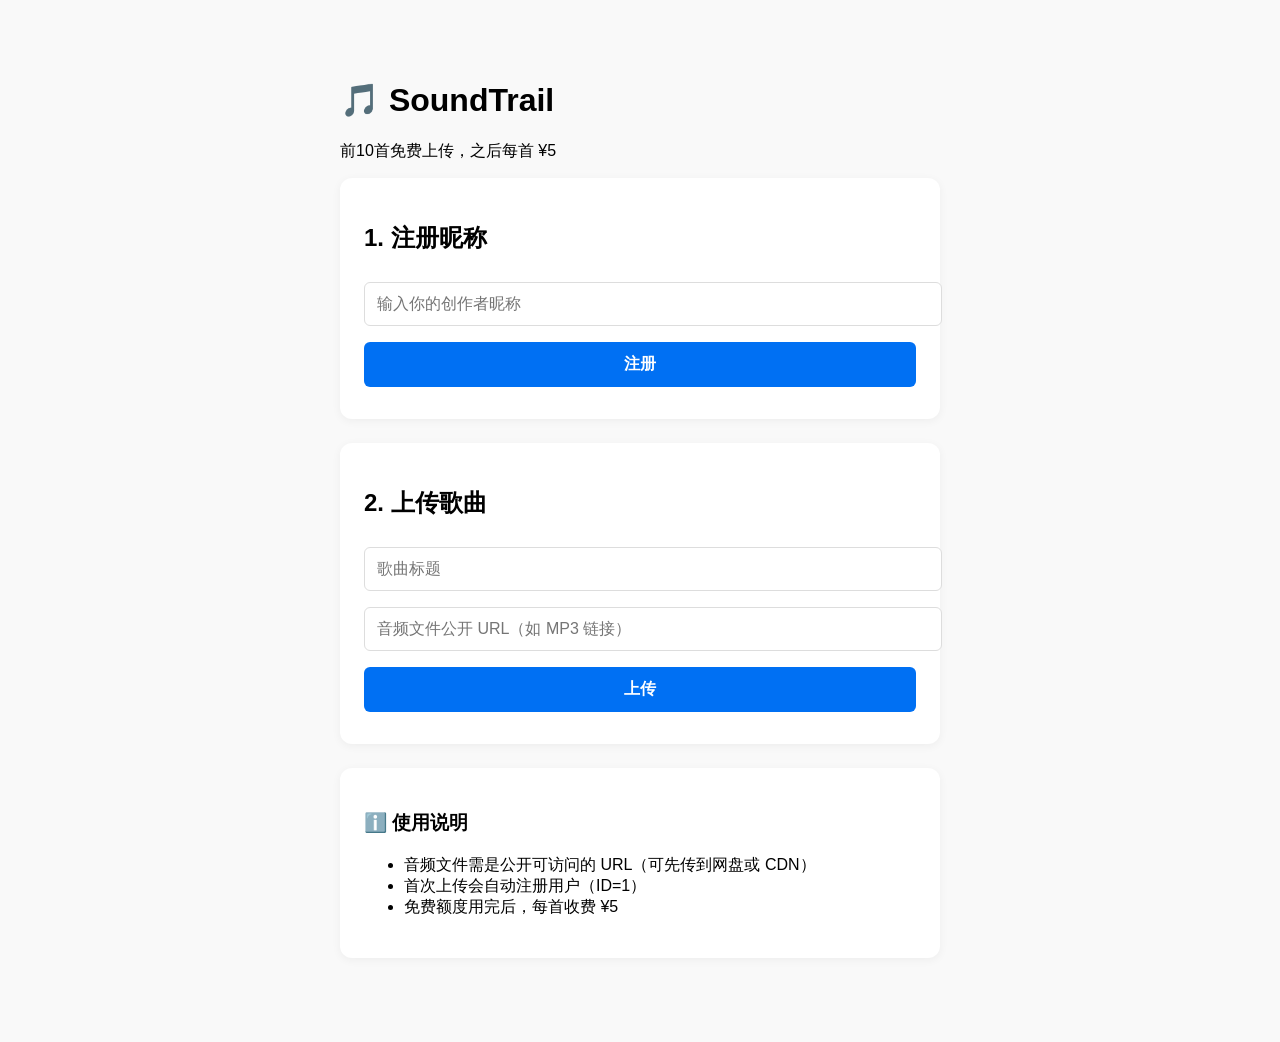
==== index.html @ 2c8d22c4 "Create index.html" ====
<!DOCTYPE html>
<html lang="zh-CN">
<head>
  <meta charset="UTF-8" />
  <meta name="viewport" content="width=device-width, initial-scale=1.0"/>
  <title>SoundTrail - 音乐创作者平台</title>
  <style>
    body {
      font-family: -apple-system, BlinkMacSystemFont, 'Segoe UI', Roboto, sans-serif;
      max-width: 600px;
      margin: 40px auto;
      padding: 20px;
      background: #f9f9f9;
    }
    .card {
      background: white;
      padding: 24px;
      border-radius: 12px;
      box-shadow: 0 2px 10px rgba(0,0,0,0.05);
      margin-bottom: 24px;
    }
    input, button {
      width: 100%;
      padding: 12px;
      margin: 8px 0;
      border: 1px solid #ddd;
      border-radius: 6px;
      font-size: 16px;
    }
    button {
      background: #0070f3;
      color: white;
      border: none;
      cursor: pointer;
      font-weight: bold;
    }
    button:hover { opacity: 0.9; }
    .result {
      padding: 16px;
      border-radius: 8px;
      margin-top: 16px;
    }
    .success { background: #e6ffed; color: #1a7f37; }
    .error { background: #ffeef0; color: #cf222e; }
    .info { background: #f0f6ff; color: #0969da; }
  </style>
</head>
<body>
  <h1>🎵 SoundTrail</h1>
  <p>前10首免费上传，之后每首 ¥5</p >

  <!-- 注册 -->
  <div class="card">
    <h2>1. 注册昵称</h2>
    <input type="text" id="nickname" placeholder="输入你的创作者昵称" />
    <button onclick="registerUser()">注册</button>
    <div id="registerResult"></div>
  </div>

  <!-- 上传 -->
  <div class="card">
    <h2>2. 上传歌曲</h2>
    <input type="text" id="songTitle" placeholder="歌曲标题" />
    <input type="url" id="audioUrl" placeholder="音频文件公开 URL（如 MP3 链接）" />
    <button onclick="uploadSong()">上传</button>
    <div id="uploadResult"></div>
  </div>

  <!-- 提示 -->
  <div class="card">
    <h3>ℹ️ 使用说明</h3>
    <ul>
      <li>音频文件需是公开可访问的 URL（可先传到网盘或 CDN）</li>
      <li>首次上传会自动注册用户（ID=1）</li>
      <li>免费额度用完后，每首收费 ¥5</li>
    </ul>
  </div>

  <script>
    // 替换为你的 Vercel 后端地址
    const API_BASE = "https://soundtrail-1.vercel.app";

    async function registerUser() {
      const nickname = document.getElementById("nickname").value.trim();
      const resultDiv = document.getElementById("registerResult");
      if (!nickname) return showError(resultDiv, "请输入昵称");

      try {
        const res = await fetch(`${API_BASE}/api/v1/users/register`, {
          method: "POST",
          headers: { "Content-Type": "application/json" },
          body: JSON.stringify({ nickname })
        });
        const data = await res.json();
        if (res.ok) {
          showSuccess(resultDiv, `✅ 注册成功！用户ID: ${data.user_id}，免费次数: ${data.free_uploads_left}`);
        } else {
          showError(resultDiv, `❌ ${data.detail || "注册失败"}`);
        }
      } catch (e) {
        showError(resultDiv, "网络错误，请检查控制台");
        console.error(e);
      }
    }

    async function uploadSong() {
      const title = document.getElementById("songTitle").value.trim();
      const url = document.getElementById("audioUrl").value.trim();
      const resultDiv = document.getElementById("uploadResult");
      if (!title || !url) return showError(resultDiv, "请填写完整信息");

      try {
        const res = await fetch(`${API_BASE}/api/v1/songs/upload`, {
          method: "POST",
          headers: { "Content-Type": "application/json" },
          body: JSON.stringify({ title, audio_url: url })
        });
        const data = await res.json();
        if (res.ok) {
          const feeMsg = data.fee_charged > 0 ? `收费 ¥${data.fee_charged}` : "免费";
          showSuccess(resultDiv, `✅ 上传成功！${feeMsg}，剩余免费次数: ${data.free_uploads_left}`);
        } else {
          showError(resultDiv, `❌ ${data.detail || "上传失败"}`);
        }
      } catch (e) {
        showError(resultDiv, "网络错误");
        console.error(e);
      }
    }

    function showSuccess(el, msg) {
      el.innerHTML = `<div class="result success">${msg}</div>`;
    }
    function showError(el, msg) {
      el.innerHTML = `<div class="result error">${msg}</div>`;
    }
  </script>
</body>
</html>
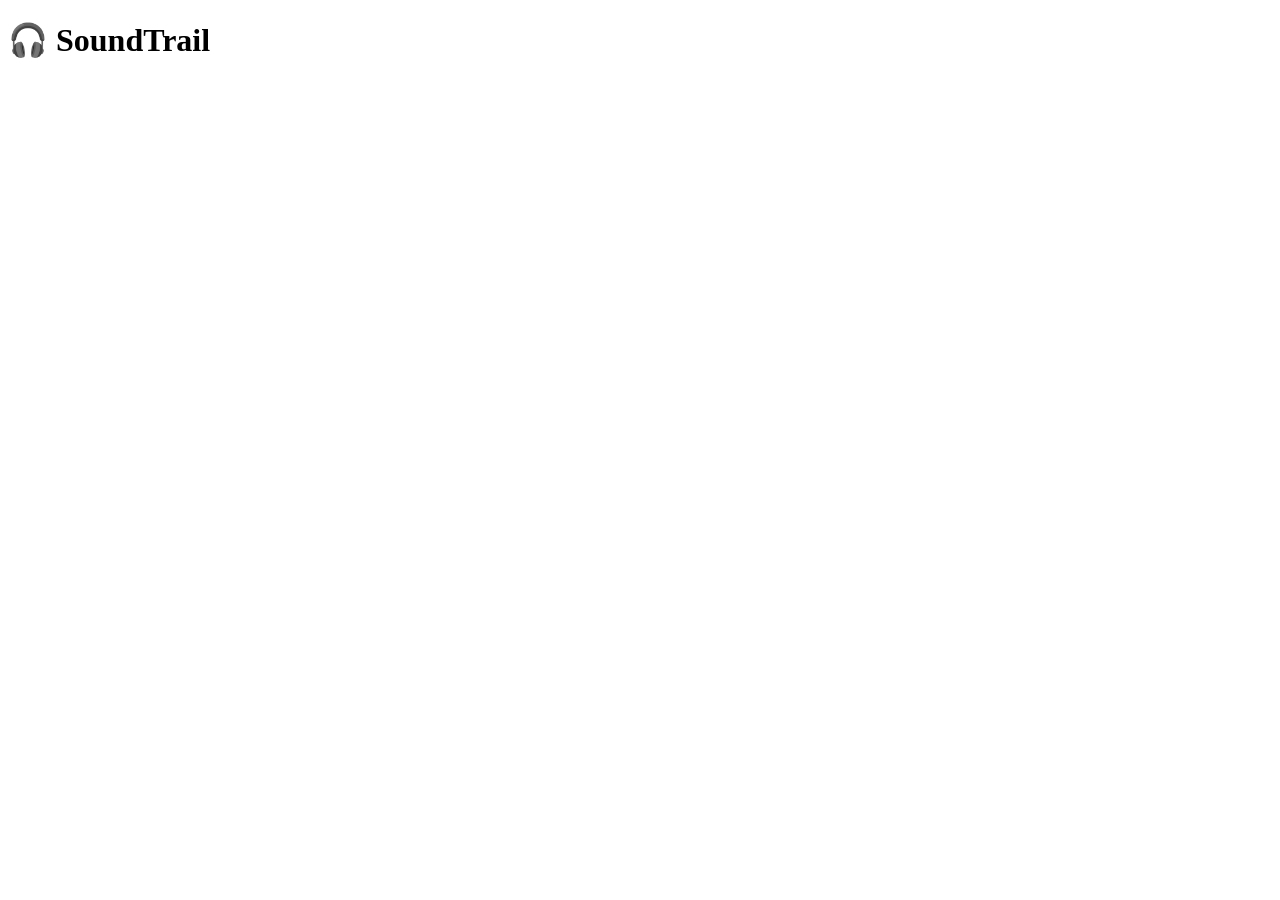
==== commit bcfde7ce: "Update index.html" ====
--- a/index.html
+++ b/index.html
@@ -3,136 +3,414 @@
 <head>
   <meta charset="UTF-8" />
   <meta name="viewport" content="width=device-width, initial-scale=1.0"/>
-  <title>SoundTrail - 音乐创作者平台</title>
-  <style>
-    body {
-      font-family: -apple-system, BlinkMacSystemFont, 'Segoe UI', Roboto, sans-serif;
-      max-width: 600px;
-      margin: 40px auto;
-      padding: 20px;
-      background: #f9f9f9;
-    }
-    .card {
-      background: white;
-      padding: 24px;
-      border-radius: 12px;
-      box-shadow: 0 2px 10px rgba(0,0,0,0.05);
-      margin-bottom: 24px;
-    }
-    input, button {
-      width: 100%;
-      padding: 12px;
-      margin: 8px 0;
-      border: 1px solid #ddd;
-      border-radius: 6px;
-      font-size: 16px;
-    }
-    button {
-      background: #0070f3;
-      color: white;
-      border: none;
-      cursor: pointer;
-      font-weight: bold;
-    }
-    button:hover { opacity: 0.9; }
-    .result {
-      padding: 16px;
-      border-radius: 8px;
-      margin-top: 16px;
-    }
-    .success { background: #e6ffed; color: #1a7f37; }
-    .error { background: #ffeef0; color: #cf222e; }
-    .info { background: #f0f6ff; color: #0969da; }
-  </style>
+  <title>SoundTrail - 音乐分发平台</title>
+  <link rel="stylesheet" href="style.css" />
+  <!-- Supabase SDK -->
+  <script src="https://cdn.jsdelivr.net/npm/@supabase/supabase-js@2"></script>
+  <!-- ffmpeg.wasm -->
+  <script src="https://unpkg.com/@ffmpeg/ffmpeg@0.12.7/dist/ffmpeg.min.js"></script>
+  <script src="https://unpkg.com/@ffmpeg/util@0.12.1/dist/ffmpeg-util.min.js"></script>
 </head>
 <body>
-  <h1>🎵 SoundTrail</h1>
-  <p>前10首免费上传，之后每首 ¥5</p >
-
-  <!-- 注册 -->
-  <div class="card">
-    <h2>1. 注册昵称</h2>
-    <input type="text" id="nickname" placeholder="输入你的创作者昵称" />
-    <button onclick="registerUser()">注册</button>
-    <div id="registerResult"></div>
-  </div>
-
-  <!-- 上传 -->
-  <div class="card">
-    <h2>2. 上传歌曲</h2>
-    <input type="text" id="songTitle" placeholder="歌曲标题" />
-    <input type="url" id="audioUrl" placeholder="音频文件公开 URL（如 MP3 链接）" />
-    <button onclick="uploadSong()">上传</button>
-    <div id="uploadResult"></div>
-  </div>
-
-  <!-- 提示 -->
-  <div class="card">
-    <h3>ℹ️ 使用说明</h3>
-    <ul>
-      <li>音频文件需是公开可访问的 URL（可先传到网盘或 CDN）</li>
-      <li>首次上传会自动注册用户（ID=1）</li>
-      <li>免费额度用完后，每首收费 ¥5</li>
-    </ul>
-  </div>
+  <header>
+    <h1>🎧 SoundTrail</h1>
+    <div id="auth-status"></div>
+  </header>
+
+  <main id="app">
+    <!-- 动态内容由 JS 渲染 -->
+  </main>
 
   <script>
-    // 替换为你的 Vercel 后端地址
-    const API_BASE = "https://soundtrail-1.vercel.app";
-
-    async function registerUser() {
-      const nickname = document.getElementById("nickname").value.trim();
-      const resultDiv = document.getElementById("registerResult");
-      if (!nickname) return showError(resultDiv, "请输入昵称");
+    // ========================
+    // Supabase 初始化
+    // ========================
+    const supabaseUrl = 'YOUR_SUPABASE_URL';
+    const supabaseAnonKey = 'YOUR_SUPABASE_ANON_KEY';
+    const supabase = supabase.createClient(supabaseUrl, supabaseAnonKey);
+
+    // ========================
+    // 全局状态
+    // ========================
+    let currentUser = null;
+    const ffmpeg = FFmpeg.createFFmpeg({ log: false });
+
+    // ========================
+    // 路由系统
+    // ========================
+    window.addEventListener('hashchange', renderPage);
+    window.addEventListener('load', async () => {
+      const { data: { session } } = await supabase.auth.getSession();
+      currentUser = session?.user || null;
+      updateAuthStatus();
+      renderPage();
+    });
+
+    function renderPage() {
+      const hash = window.location.hash.slice(1) || 'home';
+      const app = document.getElementById('app');
+      app.innerHTML = '<div class="loading">加载中...</div>';
+
+      if (hash === 'home') {
+        showHome();
+      } else if (hash.startsWith('user/')) {
+        const userId = hash.split('/');
+        showUserPage(userId);
+      } else if (hash.startsWith('song/')) {
+        const songId = hash.split('/');
+        const urlParams = new URLSearchParams(window.location.search);
+        const distributorId = urlParams.get('distributor');
+        showSongPage(songId, distributorId);
+      } else {
+        showHome();
+      }
+    }
+
+    function navigateTo(path) {
+      window.location.hash = path;
+    }
+
+    // ========================
+    // 认证状态
+    // ========================
+    async function updateAuthStatus() {
+      const el = document.getElementById('auth-status');
+      if (currentUser) {
+        const { data: profile } = await supabase
+          .from('users')
+          .select('balance, display_name')
+          .eq('id', currentUser.id)
+          .single();
+        el.innerHTML = `
+          <span>你好, ${profile.display_name} | 积分: ${profile.balance}</span>
+          <button onclick="logout()">退出</button>
+          <button onclick="navigateTo('user/${currentUser.id}')">我的主页</button>
+        `;
+      } else {
+        el.innerHTML = `
+          <button onclick="showLogin()">登录 / 注册</button>
+        `;
+      }
+    }
+
+    async function logout() {
+      await supabase.auth.signOut();
+      currentUser = null;
+      updateAuthStatus();
+      navigateTo('home');
+    }
+
+    async function showLogin() {
+      const email = prompt('请输入邮箱:');
+      const password = prompt('请输入密码:');
+      if (!email || !password) return;
+
+      const { error } = await supabase.auth.signInWithPassword({ email, password });
+      if (error) {
+        alert('登录失败: ' + error.message);
+        return;
+      }
+      const { data: { session } } = await supabase.auth.getSession();
+      currentUser = session.user;
+      updateAuthStatus();
+      navigateTo('home');
+    }
+
+    // ========================
+    // 首页：歌曲库（瀑布流）
+    // ========================
+    async function showHome() {
+      const { data: songs } = await supabase
+        .from('songs')
+        .select(`
+          *,
+          creator:users(display_name)
+        `)
+        .order('created_at', { ascending: false });
+
+      let html = `
+        <div class="header-actions">
+          <h2>最新歌曲</h2>
+          <div>
+            <button onclick="sortSongs('created_at')">按时间</button>
+            <button onclick="sortSongs('distribution_count')">按热度</button>
+          </div>
+        </div>
+        <div class="masonry-grid">
+      `;
+
+      songs.forEach(song => {
+        html += `
+          <div class="card">
+            <h3>${song.title}</h3>
+            <p class="artist">by ${song.creator.display_name}</p>
+            <p class="stats">分发: ${song.distribution_count}</p>
+            <button class="btn-audio" onclick="playPreview('${song.id}')">▶ 试听 30s</button>
+            <a href="#song/${song.id}?distributor=${song.creator.id}" class="btn-link">详情</a>
+          </div>
+        `;
+      });
+
+      html += '</div>';
+      document.getElementById('app').innerHTML = html;
+    }
+
+    async function sortSongs(by) {
+      const { data: songs } = await supabase
+        .from('songs')
+        .select(`*, creator:users(display_name)`)
+        .order(by, { ascending: false });
+
+      const grid = document.querySelector('.masonry-grid');
+      grid.innerHTML = '';
+      songs.forEach(song => {
+        const card = document.createElement('div');
+        card.className = 'card';
+        card.innerHTML = `
+          <h3>${song.title}</h3>
+          <p class="artist">by ${song.creator.display_name}</p>
+          <p class="stats">分发: ${song.distribution_count}</p>
+          <button class="btn-audio" onclick="playPreview('${song.id}')">▶ 试听 30s</button>
+          <a href="#song/${song.id}?distributor=${song.creator.id}" class="btn-link">详情</a>
+        `;
+        grid.appendChild(card);
+      });
+    }
+
+    // ========================
+    // 用户主页
+    // ========================
+    async function showUserPage(userId) {
+      if (!currentUser) {
+        alert('请先登录');
+        navigateTo('home');
+        return;
+      }
+
+      const isSelf = currentUser.id === userId;
+      const { data: user } = await supabase
+        .from('users')
+        .select('*')
+        .eq('id', userId)
+        .single();
+
+      let html = `
+        <div class="profile-header">
+          <h2>${user.display_name} 的主页</h2>
+          ${isSelf ? '<button class="btn-primary" id="uploadBtn">上传新歌</button>' : ''}
+        </div>
+      `;
+
+      if (isSelf) {
+        html += `
+          <div id="upload-section" style="display:none;">
+            <input type="file" accept="audio/*" id="audioFile" />
+            <input type="text" placeholder="歌曲标题" id="songTitle" />
+          </div>
+        `;
+      }
+
+      // 创作的歌曲
+      const { data: createdSongs } = await supabase
+        .from('songs')
+        .select('*')
+        .eq('creator_id', userId)
+        .order('created_at', { ascending: false });
+
+      html += `<h3>创作 (${createdSongs.length})</h3><div class="masonry-grid">`;
+      createdSongs.forEach(song => {
+        html += `
+          <div class="card">
+            <h3>${song.title}</h3>
+            <p class="stats">分发: ${song.distribution_count}</p>
+            <button class="btn-audio" onclick="playPreview('${song.id}')">▶ 试听</button>
+          </div>
+        `;
+      });
+      html += '</div>';
+
+      // 分发的歌曲（非自己创作）
+      const { data: distributed } = await supabase
+        .from('user_songs')
+        .select('song: songs(title, creator_id)')
+        .eq('user_id', userId)
+        .eq('is_distributor', true);
+
+      const others = distributed.filter(r => r.song.creator_id !== userId);
+      if (others.length > 0) {
+        html += `<h3>分发 (${others.length})</h3><div class="masonry-grid">`;
+        others.forEach(rel => {
+          html += `
+            <div class="card">
+              <h3>${rel.song.title}</h3>
+              <button class="btn-audio" onclick="playPreview('${rel.song.id}')">▶ 试听</button>
+            </div>
+          `;
+        });
+        html += '</div>';
+      }
+
+      // 收益
+      const { data: earnings } = await supabase
+        .from('distributor_earnings')
+        .select('*, song: songs(title)')
+        .or(`creator_id.eq.${userId},distributor_id.eq.${userId}`)
+        .order('created_at', { ascending: false });
+
+      if (earnings.length > 0) {
+        html += `<h3>收益明细</h3><ul class="earnings-list">`;
+        earnings.forEach(e => {
+          const isCreator = e.creator_id === userId;
+          html += `
+            <li>
+              <strong>${e.song.title}</strong> 
+              ${isCreator ? '创作者' : '分发者'} 
+              +${isCreator ? e.creator_points : e.distributor_points} 积分
+            </li>
+          `;
+        });
+        html += '</ul>';
+      }
+
+      document.getElementById('app').innerHTML = html;
+
+      if (isSelf) {
+        document.getElementById('uploadBtn').onclick = () => {
+          document.getElementById('upload-section').style.display = 'block';
+        };
+        document.getElementById('audioFile').onchange = handleUpload;
+      }
+    }
+
+    // ========================
+    // 上传处理（含 ffmpeg 切割）
+    // ========================
+    async function handleUpload() {
+      const file = document.getElementById('audioFile').files;
+      const title = document.getElementById('songTitle').value.trim();
+      if (!file || !title) {
+        alert('请选择文件并填写标题');
+        return;
+      }
 
       try {
-        const res = await fetch(`${API_BASE}/api/v1/users/register`, {
-          method: "POST",
-          headers: { "Content-Type": "application/json" },
-          body: JSON.stringify({ nickname })
+        if (!ffmpeg.isLoaded()) await ffmpeg.load();
+        ffmpeg.FS('writeFile', 'input', await fetchFile(file));
+        await ffmpeg.run('-i', 'input', '-t', '30', '-acodec', 'copy', 'preview.mp3');
+
+        const songId = crypto.randomUUID();
+        const previewData = ffmpeg.FS('readFile', 'preview.mp3');
+        const fullData = ffmpeg.FS('readFile', 'input');
+
+        // 上传到 Storage
+        await supabase.storage.from('previews').upload(`${songId}.mp3`, new Blob([previewData]));
+        await supabase.storage.from('full').upload(`${songId}.mp3`, new Blob([fullData]));
+
+        // 调用数据库函数
+        await supabase.rpc('upload_song', {
+          _user_id: currentUser.id,
+          _title: title,
+          _song_id: songId
         });
-        const data = await res.json();
+
+        alert('上传成功！');
+        navigateTo(`user/${currentUser.id}`);
+      } catch (err) {
+        console.error(err);
+        alert('上传失败: ' + (err.message || err));
+      }
+    }
+
+    function fetchFile(file) {
+      return new Promise((resolve, reject) => {
+        const reader = new FileReader();
+        reader.onload = () => resolve(new Uint8Array(reader.result));
+        reader.onerror = reject;
+        reader.readAsArrayBuffer(file);
+      });
+    }
+
+    // ========================
+    // 单曲页面
+    // ========================
+    async function showSongPage(songId, distributorId) {
+      if (!distributorId) {
+        alert('必须从分发者页面进入');
+        navigateTo('home');
+        return;
+      }
+
+      const { data: song } = await supabase
+        .from('songs')
+        .select(`*, creator:users(display_name)`)
+        .eq('id', songId)
+        .single();
+
+      const { data: ownership } = await supabase
+        .from('user_songs')
+        .select()
+        .eq('user_id', currentUser?.id || '00000000-0000-0000-0000-000000000000')
+        .eq('song_id', songId)
+        .maybeSingle();
+
+      let html = `
+        <div class="song-header">
+          <h2>${song.title}</h2>
+          <p>创作者: ${song.creator.display_name}</p>
+          <p>分发者: <a href="#user/${distributorId}">查看主页</a></p>
+        </div>
+        <div class="player">
+      `;
+
+      if (ownership) {
+        // 已购买：获取完整版签名 URL
+        const res = await fetch(`/api/get-full-track?song_id=${songId}`, {
+          headers: { Authorization: `Bearer ${(await supabase.auth.getSession()).data.session.access_token}` }
+        });
         if (res.ok) {
-          showSuccess(resultDiv, `✅ 注册成功！用户ID: ${data.user_id}，免费次数: ${data.free_uploads_left}`);
+          const fullUrl = res.url;
+          html += `<audio controls src="${fullUrl}"></audio>`;
         } else {
-          showError(resultDiv, `❌ ${data.detail || "注册失败"}`);
+          html += '<p>无法加载完整版</p>';
         }
-      } catch (e) {
-        showError(resultDiv, "网络错误，请检查控制台");
-        console.error(e);
-      }
-    }
-
-    async function uploadSong() {
-      const title = document.getElementById("songTitle").value.trim();
-      const url = document.getElementById("audioUrl").value.trim();
-      const resultDiv = document.getElementById("uploadResult");
-      if (!title || !url) return showError(resultDiv, "请填写完整信息");
-
+      } else {
+        // 未购买：试听 + 购买
+        const { data } = supabase.storage.from('previews').getPublicUrl(`${songId}.mp3`);
+        html += `
+          <audio controls src="${data.publicUrl}"></audio>
+          <button class="btn-primary" onclick="purchaseSong('${songId}', '${distributorId}')">支付 10 积分购买</button>
+        `;
+      }
+
+      html += '</div>';
+      document.getElementById('app').innerHTML = html;
+    }
+
+    async function purchaseSong(songId, distributorId) {
+      if (!currentUser) {
+        alert('请先登录');
+        return;
+      }
       try {
-        const res = await fetch(`${API_BASE}/api/v1/songs/upload`, {
-          method: "POST",
-          headers: { "Content-Type": "application/json" },
-          body: JSON.stringify({ title, audio_url: url })
+        await supabase.rpc('purchase_song', {
+          _buyer_id: currentUser.id,
+          _song_id: songId,
+          _distributor_id: distributorId
         });
-        const data = await res.json();
-        if (res.ok) {
-          const feeMsg = data.fee_charged > 0 ? `收费 ¥${data.fee_charged}` : "免费";
-          showSuccess(resultDiv, `✅ 上传成功！${feeMsg}，剩余免费次数: ${data.free_uploads_left}`);
-        } else {
-          showError(resultDiv, `❌ ${data.detail || "上传失败"}`);
-        }
-      } catch (e) {
-        showError(resultDiv, "网络错误");
-        console.error(e);
-      }
-    }
-
-    function showSuccess(el, msg) {
-      el.innerHTML = `<div class="result success">${msg}</div>`;
-    }
-    function showError(el, msg) {
-      el.innerHTML = `<div class="result error">${msg}</div>`;
+        alert('购买成功！刷新播放完整版');
+        location.reload();
+      } catch (err) {
+        alert('购买失败: ' + (err.message || err));
+      }
+    }
+
+    // ========================
+    // 试听播放
+    // ========================
+    async function playPreview(songId) {
+      const { data } = supabase.storage.from('previews').getPublicUrl(`${songId}.mp3`);
+      const audio = new Audio(data.publicUrl);
+      audio.play();
     }
   </script>
 </body>
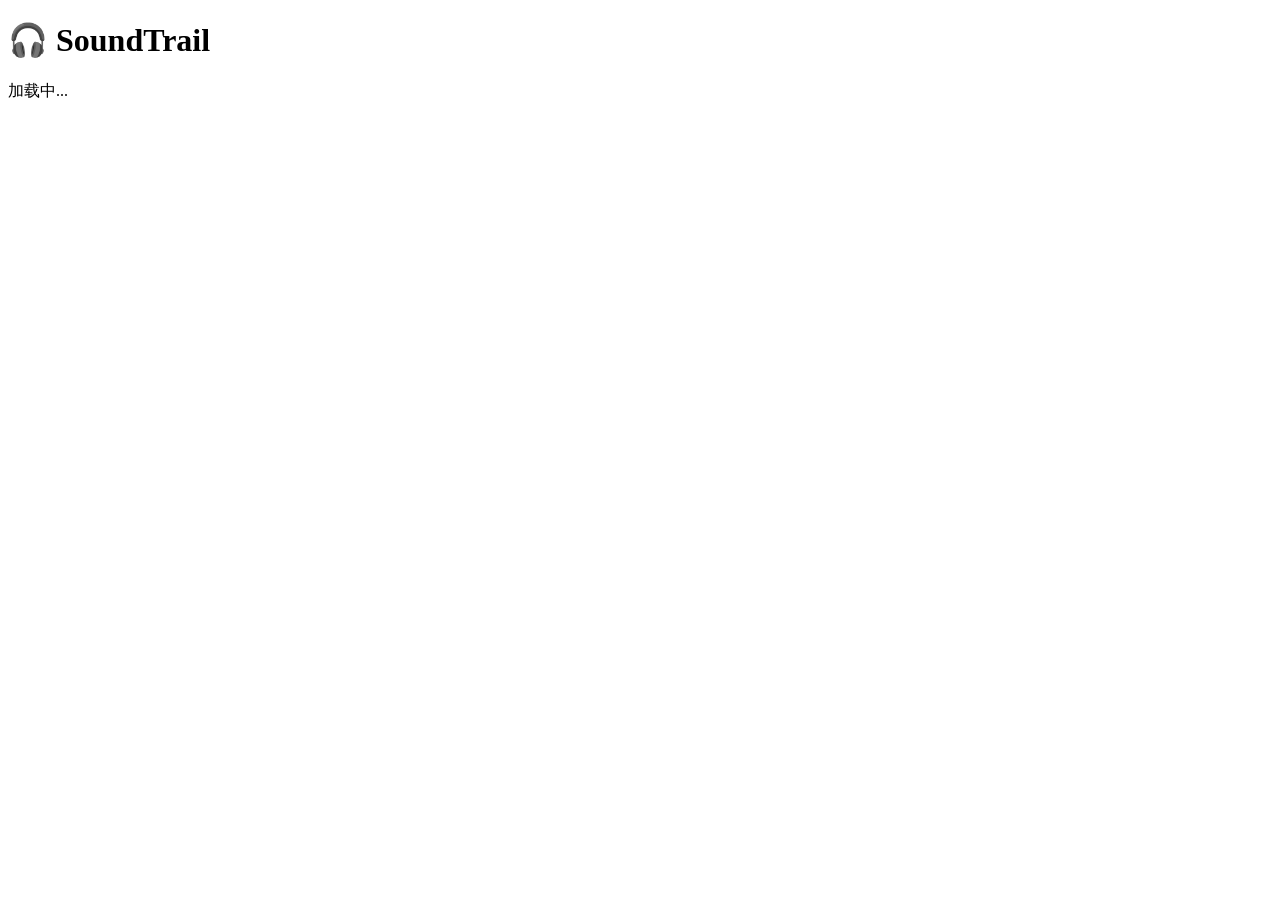
==== commit 18f45c0e: "Update index.html" ====
--- a/index.html
+++ b/index.html
@@ -3,415 +3,28 @@
 <head>
   <meta charset="UTF-8" />
   <meta name="viewport" content="width=device-width, initial-scale=1.0"/>
-  <title>SoundTrail - 音乐分发平台</title>
-  <link rel="stylesheet" href="style.css" />
-  <!-- Supabase SDK -->
-  <script src="https://cdn.jsdelivr.net/npm/@supabase/supabase-js@2"></script>
-  <!-- ffmpeg.wasm -->
-  <script src="https://unpkg.com/@ffmpeg/ffmpeg@0.12.7/dist/ffmpeg.min.js"></script>
-  <script src="https://unpkg.com/@ffmpeg/util@0.12.1/dist/ffmpeg-util.min.js"></script>
+  <title>SoundTrail - 发现音乐</title>
+  <link rel="stylesheet" href="css/style.css" />
 </head>
 <body>
-  <header>
-    <h1>🎧 SoundTrail</h1>
-    <div id="auth-status"></div>
-  </header>
+  <div class="container">
+    <header>
+      <h1>🎧 SoundTrail</h1>
+      <div id="auth-status"></div>
+    </header>
 
-  <main id="app">
-    <!-- 动态内容由 JS 渲染 -->
-  </main>
+    <main>
+      <div class="loading">加载中...</div>
+    </main>
+  </div>
 
+  <script src="js/config.js"></script>
+  <script src="js/auth.js"></script>
+  <script src="js/home.js"></script>
   <script>
-    // ========================
-    // Supabase 初始化
-    // ========================
-    const supabaseUrl = 'YOUR_SUPABASE_URL';
-    const supabaseAnonKey = 'YOUR_SUPABASE_ANON_KEY';
-    const supabase = supabase.createClient(supabaseUrl, supabaseAnonKey);
-
-    // ========================
-    // 全局状态
-    // ========================
-    let currentUser = null;
-    const ffmpeg = FFmpeg.createFFmpeg({ log: false });
-
-    // ========================
-    // 路由系统
-    // ========================
-    window.addEventListener('hashchange', renderPage);
-    window.addEventListener('load', async () => {
-      const { data: { session } } = await supabase.auth.getSession();
-      currentUser = session?.user || null;
-      updateAuthStatus();
-      renderPage();
-    });
-
-    function renderPage() {
-      const hash = window.location.hash.slice(1) || 'home';
-      const app = document.getElementById('app');
-      app.innerHTML = '<div class="loading">加载中...</div>';
-
-      if (hash === 'home') {
-        showHome();
-      } else if (hash.startsWith('user/')) {
-        const userId = hash.split('/');
-        showUserPage(userId);
-      } else if (hash.startsWith('song/')) {
-        const songId = hash.split('/');
-        const urlParams = new URLSearchParams(window.location.search);
-        const distributorId = urlParams.get('distributor');
-        showSongPage(songId, distributorId);
-      } else {
-        showHome();
-      }
-    }
-
-    function navigateTo(path) {
-      window.location.hash = path;
-    }
-
-    // ========================
-    // 认证状态
-    // ========================
-    async function updateAuthStatus() {
-      const el = document.getElementById('auth-status');
-      if (currentUser) {
-        const { data: profile } = await supabase
-          .from('users')
-          .select('balance, display_name')
-          .eq('id', currentUser.id)
-          .single();
-        el.innerHTML = `
-          <span>你好, ${profile.display_name} | 积分: ${profile.balance}</span>
-          <button onclick="logout()">退出</button>
-          <button onclick="navigateTo('user/${currentUser.id}')">我的主页</button>
-        `;
-      } else {
-        el.innerHTML = `
-          <button onclick="showLogin()">登录 / 注册</button>
-        `;
-      }
-    }
-
-    async function logout() {
-      await supabase.auth.signOut();
-      currentUser = null;
-      updateAuthStatus();
-      navigateTo('home');
-    }
-
-    async function showLogin() {
-      const email = prompt('请输入邮箱:');
-      const password = prompt('请输入密码:');
-      if (!email || !password) return;
-
-      const { error } = await supabase.auth.signInWithPassword({ email, password });
-      if (error) {
-        alert('登录失败: ' + error.message);
-        return;
-      }
-      const { data: { session } } = await supabase.auth.getSession();
-      currentUser = session.user;
-      updateAuthStatus();
-      navigateTo('home');
-    }
-
-    // ========================
-    // 首页：歌曲库（瀑布流）
-    // ========================
-    async function showHome() {
-      const { data: songs } = await supabase
-        .from('songs')
-        .select(`
-          *,
-          creator:users(display_name)
-        `)
-        .order('created_at', { ascending: false });
-
-      let html = `
-        <div class="header-actions">
-          <h2>最新歌曲</h2>
-          <div>
-            <button onclick="sortSongs('created_at')">按时间</button>
-            <button onclick="sortSongs('distribution_count')">按热度</button>
-          </div>
-        </div>
-        <div class="masonry-grid">
-      `;
-
-      songs.forEach(song => {
-        html += `
-          <div class="card">
-            <h3>${song.title}</h3>
-            <p class="artist">by ${song.creator.display_name}</p>
-            <p class="stats">分发: ${song.distribution_count}</p>
-            <button class="btn-audio" onclick="playPreview('${song.id}')">▶ 试听 30s</button>
-            <a href="#song/${song.id}?distributor=${song.creator.id}" class="btn-link">详情</a>
-          </div>
-        `;
-      });
-
-      html += '</div>';
-      document.getElementById('app').innerHTML = html;
-    }
-
-    async function sortSongs(by) {
-      const { data: songs } = await supabase
-        .from('songs')
-        .select(`*, creator:users(display_name)`)
-        .order(by, { ascending: false });
-
-      const grid = document.querySelector('.masonry-grid');
-      grid.innerHTML = '';
-      songs.forEach(song => {
-        const card = document.createElement('div');
-        card.className = 'card';
-        card.innerHTML = `
-          <h3>${song.title}</h3>
-          <p class="artist">by ${song.creator.display_name}</p>
-          <p class="stats">分发: ${song.distribution_count}</p>
-          <button class="btn-audio" onclick="playPreview('${song.id}')">▶ 试听 30s</button>
-          <a href="#song/${song.id}?distributor=${song.creator.id}" class="btn-link">详情</a>
-        `;
-        grid.appendChild(card);
-      });
-    }
-
-    // ========================
-    // 用户主页
-    // ========================
-    async function showUserPage(userId) {
-      if (!currentUser) {
-        alert('请先登录');
-        navigateTo('home');
-        return;
-      }
-
-      const isSelf = currentUser.id === userId;
-      const { data: user } = await supabase
-        .from('users')
-        .select('*')
-        .eq('id', userId)
-        .single();
-
-      let html = `
-        <div class="profile-header">
-          <h2>${user.display_name} 的主页</h2>
-          ${isSelf ? '<button class="btn-primary" id="uploadBtn">上传新歌</button>' : ''}
-        </div>
-      `;
-
-      if (isSelf) {
-        html += `
-          <div id="upload-section" style="display:none;">
-            <input type="file" accept="audio/*" id="audioFile" />
-            <input type="text" placeholder="歌曲标题" id="songTitle" />
-          </div>
-        `;
-      }
-
-      // 创作的歌曲
-      const { data: createdSongs } = await supabase
-        .from('songs')
-        .select('*')
-        .eq('creator_id', userId)
-        .order('created_at', { ascending: false });
-
-      html += `<h3>创作 (${createdSongs.length})</h3><div class="masonry-grid">`;
-      createdSongs.forEach(song => {
-        html += `
-          <div class="card">
-            <h3>${song.title}</h3>
-            <p class="stats">分发: ${song.distribution_count}</p>
-            <button class="btn-audio" onclick="playPreview('${song.id}')">▶ 试听</button>
-          </div>
-        `;
-      });
-      html += '</div>';
-
-      // 分发的歌曲（非自己创作）
-      const { data: distributed } = await supabase
-        .from('user_songs')
-        .select('song: songs(title, creator_id)')
-        .eq('user_id', userId)
-        .eq('is_distributor', true);
-
-      const others = distributed.filter(r => r.song.creator_id !== userId);
-      if (others.length > 0) {
-        html += `<h3>分发 (${others.length})</h3><div class="masonry-grid">`;
-        others.forEach(rel => {
-          html += `
-            <div class="card">
-              <h3>${rel.song.title}</h3>
-              <button class="btn-audio" onclick="playPreview('${rel.song.id}')">▶ 试听</button>
-            </div>
-          `;
-        });
-        html += '</div>';
-      }
-
-      // 收益
-      const { data: earnings } = await supabase
-        .from('distributor_earnings')
-        .select('*, song: songs(title)')
-        .or(`creator_id.eq.${userId},distributor_id.eq.${userId}`)
-        .order('created_at', { ascending: false });
-
-      if (earnings.length > 0) {
-        html += `<h3>收益明细</h3><ul class="earnings-list">`;
-        earnings.forEach(e => {
-          const isCreator = e.creator_id === userId;
-          html += `
-            <li>
-              <strong>${e.song.title}</strong> 
-              ${isCreator ? '创作者' : '分发者'} 
-              +${isCreator ? e.creator_points : e.distributor_points} 积分
-            </li>
-          `;
-        });
-        html += '</ul>';
-      }
-
-      document.getElementById('app').innerHTML = html;
-
-      if (isSelf) {
-        document.getElementById('uploadBtn').onclick = () => {
-          document.getElementById('upload-section').style.display = 'block';
-        };
-        document.getElementById('audioFile').onchange = handleUpload;
-      }
-    }
-
-    // ========================
-    // 上传处理（含 ffmpeg 切割）
-    // ========================
-    async function handleUpload() {
-      const file = document.getElementById('audioFile').files;
-      const title = document.getElementById('songTitle').value.trim();
-      if (!file || !title) {
-        alert('请选择文件并填写标题');
-        return;
-      }
-
-      try {
-        if (!ffmpeg.isLoaded()) await ffmpeg.load();
-        ffmpeg.FS('writeFile', 'input', await fetchFile(file));
-        await ffmpeg.run('-i', 'input', '-t', '30', '-acodec', 'copy', 'preview.mp3');
-
-        const songId = crypto.randomUUID();
-        const previewData = ffmpeg.FS('readFile', 'preview.mp3');
-        const fullData = ffmpeg.FS('readFile', 'input');
-
-        // 上传到 Storage
-        await supabase.storage.from('previews').upload(`${songId}.mp3`, new Blob([previewData]));
-        await supabase.storage.from('full').upload(`${songId}.mp3`, new Blob([fullData]));
-
-        // 调用数据库函数
-        await supabase.rpc('upload_song', {
-          _user_id: currentUser.id,
-          _title: title,
-          _song_id: songId
-        });
-
-        alert('上传成功！');
-        navigateTo(`user/${currentUser.id}`);
-      } catch (err) {
-        console.error(err);
-        alert('上传失败: ' + (err.message || err));
-      }
-    }
-
-    function fetchFile(file) {
-      return new Promise((resolve, reject) => {
-        const reader = new FileReader();
-        reader.onload = () => resolve(new Uint8Array(reader.result));
-        reader.onerror = reject;
-        reader.readAsArrayBuffer(file);
-      });
-    }
-
-    // ========================
-    // 单曲页面
-    // ========================
-    async function showSongPage(songId, distributorId) {
-      if (!distributorId) {
-        alert('必须从分发者页面进入');
-        navigateTo('home');
-        return;
-      }
-
-      const { data: song } = await supabase
-        .from('songs')
-        .select(`*, creator:users(display_name)`)
-        .eq('id', songId)
-        .single();
-
-      const { data: ownership } = await supabase
-        .from('user_songs')
-        .select()
-        .eq('user_id', currentUser?.id || '00000000-0000-0000-0000-000000000000')
-        .eq('song_id', songId)
-        .maybeSingle();
-
-      let html = `
-        <div class="song-header">
-          <h2>${song.title}</h2>
-          <p>创作者: ${song.creator.display_name}</p>
-          <p>分发者: <a href="#user/${distributorId}">查看主页</a></p>
-        </div>
-        <div class="player">
-      `;
-
-      if (ownership) {
-        // 已购买：获取完整版签名 URL
-        const res = await fetch(`/api/get-full-track?song_id=${songId}`, {
-          headers: { Authorization: `Bearer ${(await supabase.auth.getSession()).data.session.access_token}` }
-        });
-        if (res.ok) {
-          const fullUrl = res.url;
-          html += `<audio controls src="${fullUrl}"></audio>`;
-        } else {
-          html += '<p>无法加载完整版</p>';
-        }
-      } else {
-        // 未购买：试听 + 购买
-        const { data } = supabase.storage.from('previews').getPublicUrl(`${songId}.mp3`);
-        html += `
-          <audio controls src="${data.publicUrl}"></audio>
-          <button class="btn-primary" onclick="purchaseSong('${songId}', '${distributorId}')">支付 10 积分购买</button>
-        `;
-      }
-
-      html += '</div>';
-      document.getElementById('app').innerHTML = html;
-    }
-
-    async function purchaseSong(songId, distributorId) {
-      if (!currentUser) {
-        alert('请先登录');
-        return;
-      }
-      try {
-        await supabase.rpc('purchase_song', {
-          _buyer_id: currentUser.id,
-          _song_id: songId,
-          _distributor_id: distributorId
-        });
-        alert('购买成功！刷新播放完整版');
-        location.reload();
-      } catch (err) {
-        alert('购买失败: ' + (err.message || err));
-      }
-    }
-
-    // ========================
-    // 试听播放
-    // ========================
-    async function playPreview(songId) {
-      const { data } = supabase.storage.from('previews').getPublicUrl(`${songId}.mp3`);
-      const audio = new Audio(data.publicUrl);
-      audio.play();
-    }
+    // 初始化
+    initAuth();
+    loadSongs();
   </script>
 </body>
 </html>
